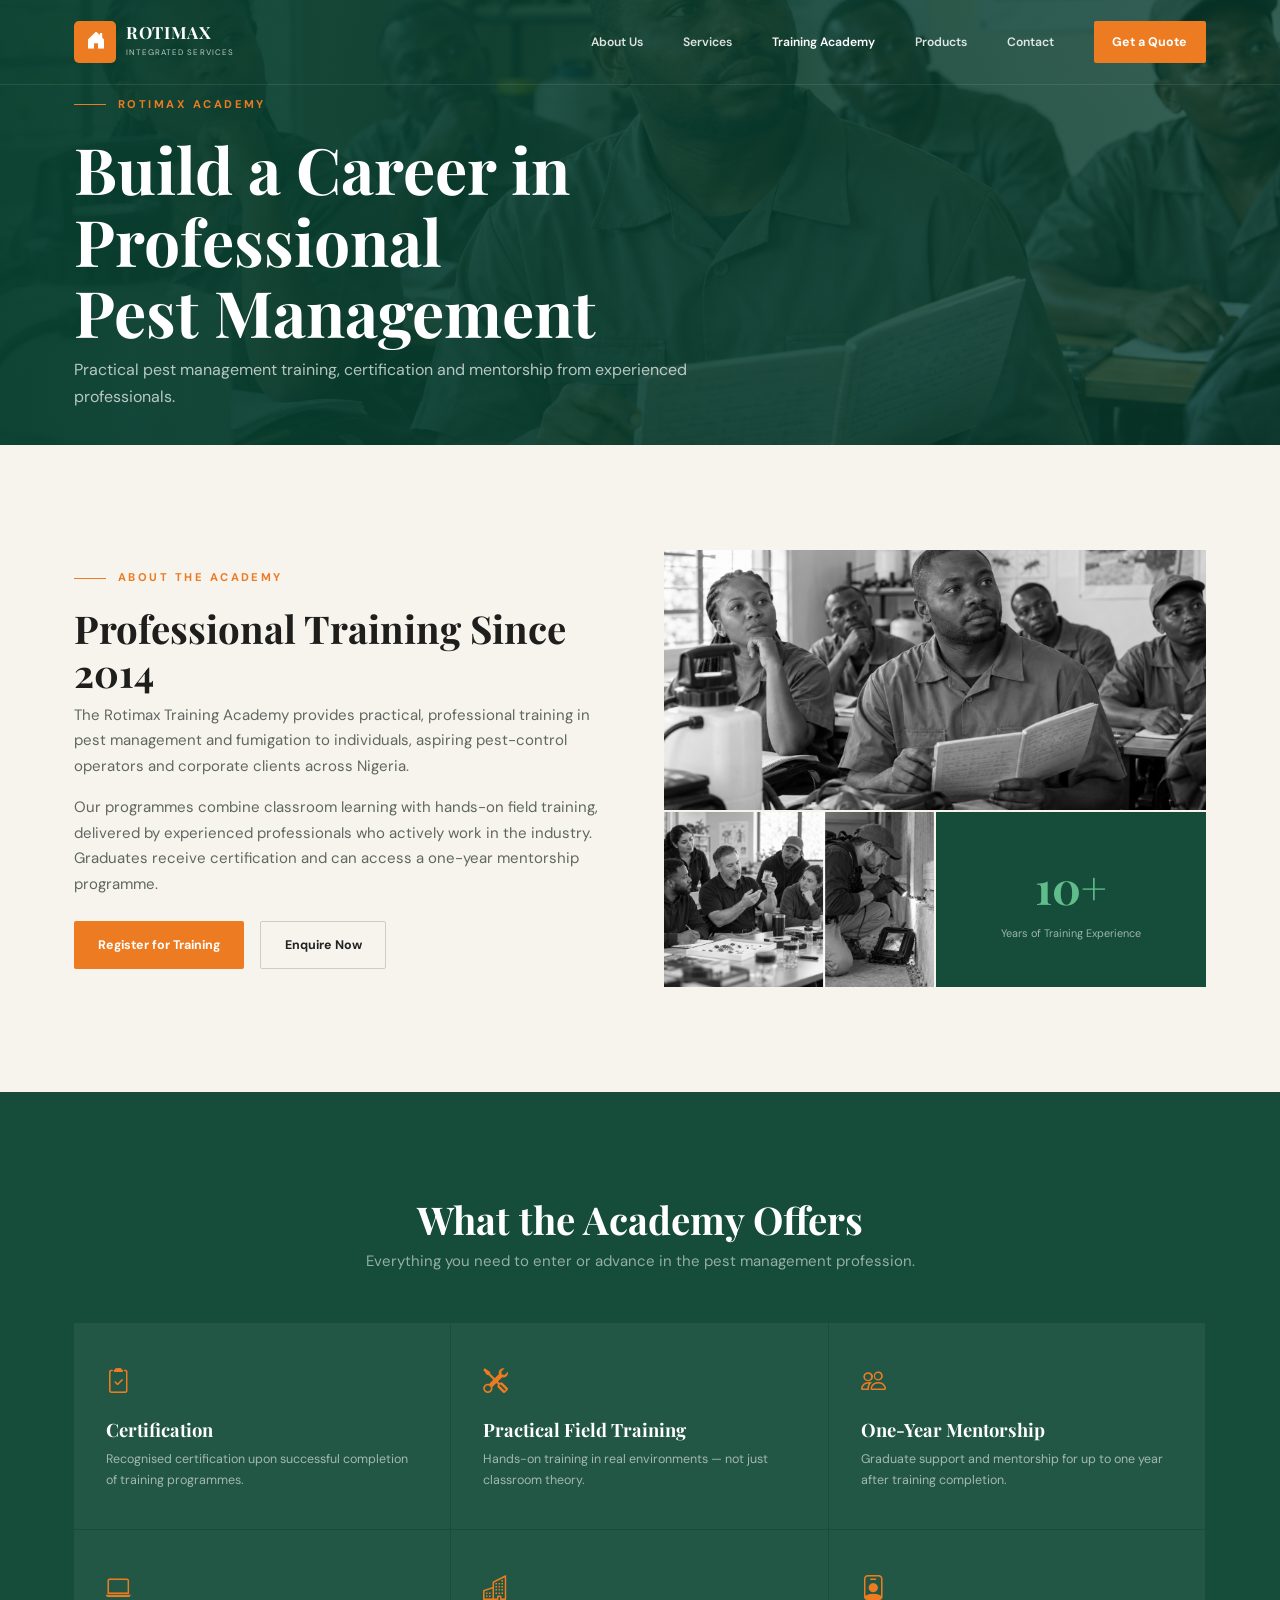
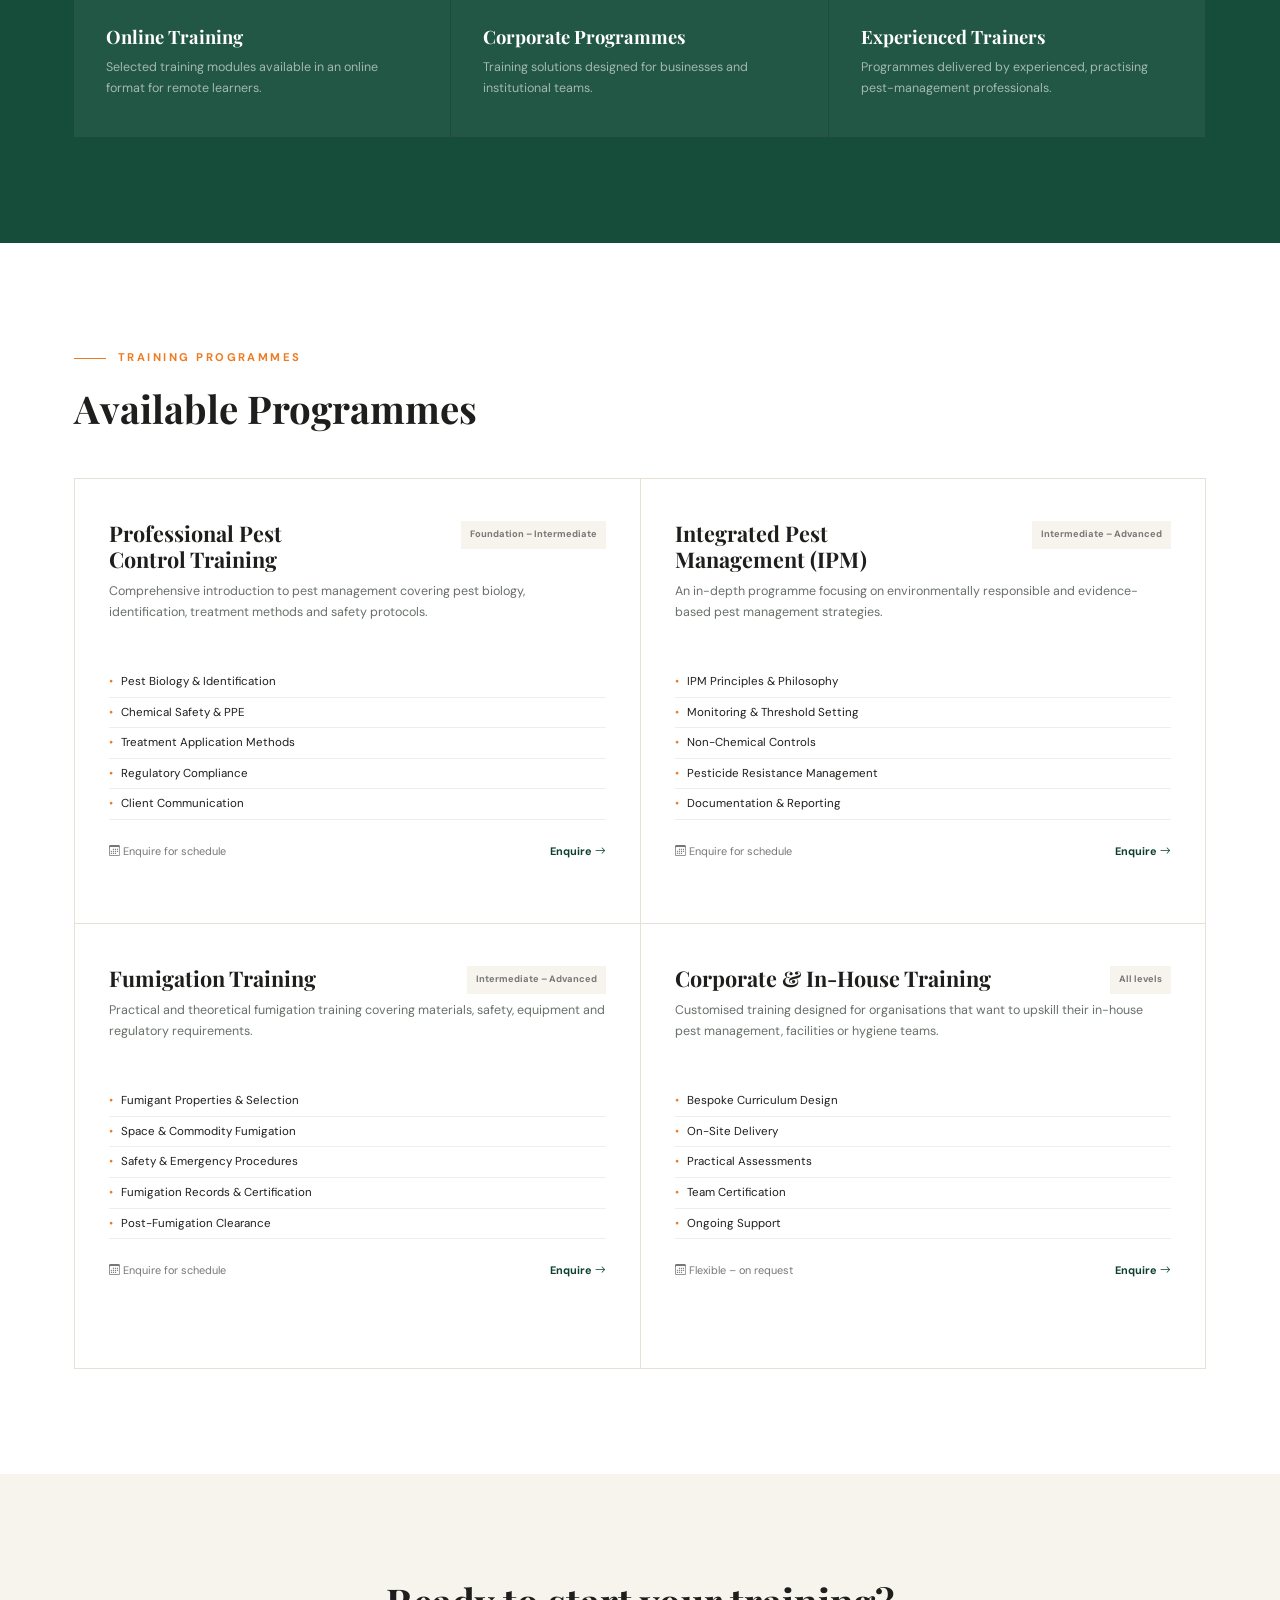
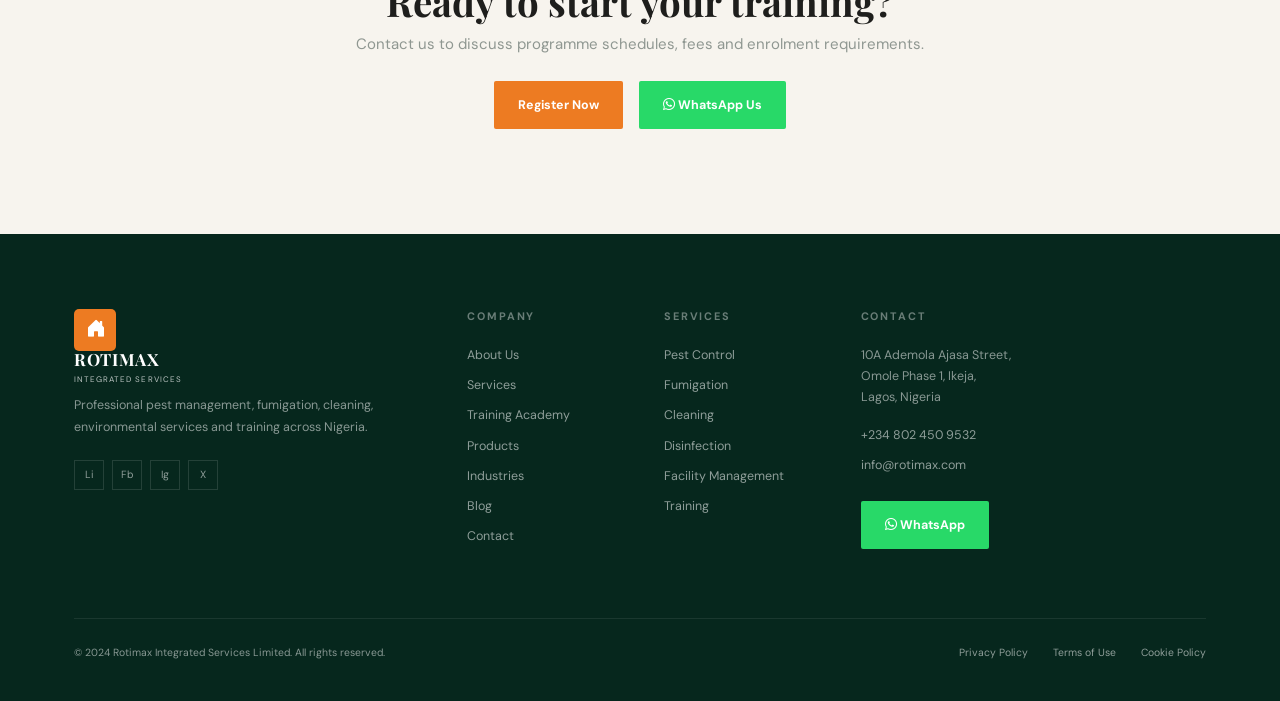
==== academy.html @ d7a68d22 "Add files via upload" ====
<!doctype html>
<html lang="en">
<head>
  <meta charset="utf-8"><meta name="viewport" content="width=device-width, initial-scale=1">
  <meta name="description" content="Rotimax Academy professional pest-management training programmes.">
  <title>Training Academy | Rotimax Integrated Services</title>
  <link href="https://cdn.jsdelivr.net/npm/bootstrap@5.3.3/dist/css/bootstrap.min.css" rel="stylesheet">
  <link href="https://cdn.jsdelivr.net/npm/bootstrap-icons@1.11.3/font/bootstrap-icons.min.css" rel="stylesheet">
  <link rel="preconnect" href="https://fonts.googleapis.com"><link rel="preconnect" href="https://fonts.gstatic.com" crossorigin>
  <link href="https://fonts.googleapis.com/css2?family=DM+Sans:wght@400;500;600;700&family=Playfair+Display:ital,wght@0,700;1,700&display=swap" rel="stylesheet">
  <link href="style.css" rel="stylesheet">
</head>
<body>
  <header class="site-header position-absolute top-0 start-0 w-100">
    <nav class="navbar navbar-expand-md navbar-dark py-3" aria-label="Main navigation"><div class="container-xl">
      <a class="navbar-brand brand" href="index.html"><span class="brand-mark"><i class="bi bi-house-door-fill"></i></span><span><strong>ROTIMAX</strong><small>INTEGRATED SERVICES</small></span></a>
      <button class="navbar-toggler border-0 shadow-none" type="button" data-bs-toggle="collapse" data-bs-target="#mainNav" aria-controls="mainNav" aria-expanded="false" aria-label="Toggle navigation"><span class="navbar-toggler-icon"></span></button>
      <div class="collapse navbar-collapse" id="mainNav"><ul class="navbar-nav ms-auto align-items-md-center gap-md-3 gap-xl-4"><li class="nav-item"><a class="nav-link" href="index.html#about">About Us</a></li><li class="nav-item"><a class="nav-link" href="services.html">Services</a></li><li class="nav-item"><a class="nav-link active" href="academy.html">Training Academy</a></li><li class="nav-item"><a class="nav-link" href="index.html#products">Products</a></li><li class="nav-item"><a class="nav-link" href="#contact">Contact</a></li><li class="nav-item ms-md-2"><a class="btn btn-orange btn-sm" href="#register">Get a Quote</a></li></ul></div>
    </div></nav>
  </header>

  <main>
    <section class="subpage-hero academy-hero d-flex align-items-center"><div class="container-xl"><div class="subpage-copy"><span class="eyebrow">ROTIMAX ACADEMY</span><h1>Build a Career in Professional<br class="d-none d-md-block"> Pest Management</h1><p>Practical pest management training, certification and mentorship from experienced professionals.</p></div></div></section>

    <section class="section ivory academy-about"><div class="container-xl"><div class="row align-items-center g-5">
      <div class="col-md-6"><span class="eyebrow">ABOUT THE ACADEMY</span><h2>Professional Training Since<br>2014</h2><p>The Rotimax Training Academy provides practical, professional training in pest management and fumigation to individuals, aspiring pest-control operators and corporate clients across Nigeria.</p><p>Our programmes combine classroom learning with hands-on field training, delivered by experienced professionals who actively work in the industry. Graduates receive certification and can access a one-year mentorship programme.</p><div class="d-flex flex-wrap gap-3 mt-4"><a class="btn btn-orange" href="#register">Register for Training</a><a class="btn btn-outline-dark" href="mailto:info@rotimax.com">Enquire Now</a></div></div>
      <div class="col-md-6"><div class="academy-mosaic"><img class="academy-main" src="assets/academy-classroom.png" alt="Pest management trainees in a practical classroom"><img src="assets/training-academy.png" alt="Hands-on pest management training"><div class="academy-stat"><strong>10+</strong><span>Years of Training Experience</span></div></div></div>
    </div></div></section>

    <section class="section academy-offers text-center"><div class="container-xl"><h2>What the Academy Offers</h2><p>Everything you need to enter or advance in the pest management profession.</p><div class="row g-0 offer-grid mt-5 text-start">
      <article class="col-md-4"><i class="bi bi-clipboard2-check"></i><h3>Certification</h3><p>Recognised certification upon successful completion of training programmes.</p></article><article class="col-md-4"><i class="bi bi-tools"></i><h3>Practical Field Training</h3><p>Hands-on training in real environments — not just classroom theory.</p></article><article class="col-md-4"><i class="bi bi-people"></i><h3>One-Year Mentorship</h3><p>Graduate support and mentorship for up to one year after training completion.</p></article><article class="col-md-4"><i class="bi bi-laptop"></i><h3>Online Training</h3><p>Selected training modules available in an online format for remote learners.</p></article><article class="col-md-4"><i class="bi bi-buildings"></i><h3>Corporate Programmes</h3><p>Training solutions designed for businesses and institutional teams.</p></article><article class="col-md-4"><i class="bi bi-person-badge"></i><h3>Experienced Trainers</h3><p>Programmes delivered by experienced, practising pest-management professionals.</p></article>
    </div></div></section>

    <section class="section bg-white programmes" id="programmes"><div class="container-xl"><span class="eyebrow">TRAINING PROGRAMMES</span><h2>Available Programmes</h2><div class="row g-0 programme-grid mt-5">
      <article class="col-md-6 programme-card"><div class="d-flex justify-content-between gap-3"><h3>Professional Pest<br>Control Training</h3><span class="level">Foundation – Intermediate</span></div><p>Comprehensive introduction to pest management covering pest biology, identification, treatment methods and safety protocols.</p><ul><li>Pest Biology &amp; Identification</li><li>Chemical Safety &amp; PPE</li><li>Treatment Application Methods</li><li>Regulatory Compliance</li><li>Client Communication</li></ul><div class="programme-foot"><span><i class="bi bi-calendar3"></i> Enquire for schedule</span><a href="mailto:info@rotimax.com">Enquire <i class="bi bi-arrow-right"></i></a></div></article>
      <article class="col-md-6 programme-card"><div class="d-flex justify-content-between gap-3"><h3>Integrated Pest<br>Management (IPM)</h3><span class="level">Intermediate – Advanced</span></div><p>An in-depth programme focusing on environmentally responsible and evidence-based pest management strategies.</p><ul><li>IPM Principles &amp; Philosophy</li><li>Monitoring &amp; Threshold Setting</li><li>Non-Chemical Controls</li><li>Pesticide Resistance Management</li><li>Documentation &amp; Reporting</li></ul><div class="programme-foot"><span><i class="bi bi-calendar3"></i> Enquire for schedule</span><a href="mailto:info@rotimax.com">Enquire <i class="bi bi-arrow-right"></i></a></div></article>
      <article class="col-md-6 programme-card"><div class="d-flex justify-content-between gap-3"><h3>Fumigation Training</h3><span class="level">Intermediate – Advanced</span></div><p>Practical and theoretical fumigation training covering materials, safety, equipment and regulatory requirements.</p><ul><li>Fumigant Properties &amp; Selection</li><li>Space &amp; Commodity Fumigation</li><li>Safety &amp; Emergency Procedures</li><li>Fumigation Records &amp; Certification</li><li>Post-Fumigation Clearance</li></ul><div class="programme-foot"><span><i class="bi bi-calendar3"></i> Enquire for schedule</span><a href="mailto:info@rotimax.com">Enquire <i class="bi bi-arrow-right"></i></a></div></article>
      <article class="col-md-6 programme-card"><div class="d-flex justify-content-between gap-3"><h3>Corporate &amp; In-House Training</h3><span class="level">All levels</span></div><p>Customised training designed for organisations that want to upskill their in-house pest management, facilities or hygiene teams.</p><ul><li>Bespoke Curriculum Design</li><li>On-Site Delivery</li><li>Practical Assessments</li><li>Team Certification</li><li>Ongoing Support</li></ul><div class="programme-foot"><span><i class="bi bi-calendar3"></i> Flexible – on request</span><a href="mailto:info@rotimax.com">Enquire <i class="bi bi-arrow-right"></i></a></div></article>
    </div></div></section>

    <section class="section services-cta text-center" id="register"><div class="container"><h2>Ready to start your training?</h2><p>Contact us to discuss programme schedules, fees and enrolment requirements.</p><div class="d-flex justify-content-center flex-wrap gap-3 mt-4"><a class="btn btn-orange" href="mailto:info@rotimax.com">Register Now</a><a class="btn btn-whatsapp" href="https://wa.me/2348024509532"><i class="bi bi-whatsapp"></i> WhatsApp Us</a></div></div></section>
  </main>

  <footer class="site-footer" id="contact"><div class="container-xl"><div class="row g-5"><div class="col-md-4"><a class="brand footer-brand" href="index.html"><span class="brand-mark"><i class="bi bi-house-door-fill"></i></span><span><strong>ROTIMAX</strong><small>INTEGRATED SERVICES</small></span></a><p>Professional pest management, fumigation, cleaning, environmental services and training across Nigeria.</p><div class="socials"><a href="#">Li</a><a href="#">Fb</a><a href="#">Ig</a><a href="#">X</a></div></div><div class="col-6 col-md-2"><h3>Company</h3><a href="index.html#about">About Us</a><a href="services.html">Services</a><a href="academy.html">Training Academy</a><a href="index.html#products">Products</a><a href="industries.html">Industries</a><a href="#">Blog</a><a href="#contact">Contact</a></div><div class="col-6 col-md-2"><h3>Services</h3><a href="services.html">Pest Control</a><a href="services.html">Fumigation</a><a href="services.html">Cleaning</a><a href="services.html">Disinfection</a><a href="services.html">Facility Management</a><a href="academy.html">Training</a></div><div class="col-md-4"><h3>Contact</h3><p>10A Ademola Ajasa Street,<br>Omole Phase 1, Ikeja,<br>Lagos, Nigeria</p><a href="tel:+2348024509532">+234 802 450 9532</a><a href="mailto:info@rotimax.com">info@rotimax.com</a><a class="btn btn-whatsapp mt-3" href="https://wa.me/2348024509532"><i class="bi bi-whatsapp"></i> WhatsApp</a></div></div><div class="footer-bottom"><span>© 2024 Rotimax Integrated Services Limited. All rights reserved.</span><span><a href="#">Privacy Policy</a><a href="#">Terms of Use</a><a href="#">Cookie Policy</a></span></div></div></footer>
  <script src="https://cdn.jsdelivr.net/npm/bootstrap@5.3.3/dist/js/bootstrap.bundle.min.js"></script><script src="main.js"></script>
</body></html>
---- style.css ----
:root{--green:#0d3f30;--green-2:#154c3a;--green-3:#245b47;--ink:#1e1e1c;--ivory:#f7f4ee;--white:#fff;--orange:#ed7b22;--lime:#28d968;--muted:#758078;--border:#e6e0d6;--serif:"Playfair Display",Georgia,serif;--sans:"DM Sans",Arial,sans-serif}
*{box-sizing:border-box}html{scroll-behavior:smooth}body{margin:0;background:var(--ivory);color:var(--ink);font-family:var(--sans);font-size:15px;line-height:1.7}a{text-decoration:none}.container-xl{max-width:1180px}.section{padding:105px 0}.ivory{background:var(--ivory)}h1,h2,h3{font-family:var(--serif);font-weight:700}h2{font-size:clamp(2rem,3vw,3rem);line-height:1.15}.btn{border-radius:2px;padding:.85rem 1.45rem;font-size:.78rem;font-weight:700}.btn-sm{padding:.65rem 1.1rem}.btn-orange{background:var(--orange);border-color:var(--orange);color:#fff}.btn-orange:hover{background:#d86511;border-color:#d86511;color:#fff}.btn-green{background:var(--green);border-color:var(--green);color:#fff}.btn-green:hover{background:var(--green-2);border-color:var(--green-2);color:#fff}.btn-whatsapp{background:var(--lime);border-color:var(--lime);color:#fff}.btn-whatsapp:hover{background:#17bf55;border-color:#17bf55;color:#fff}.eyebrow{display:block;color:var(--orange);font-size:.7rem;font-weight:700;letter-spacing:.22em;margin-bottom:1.2rem}.eyebrow:before{content:"";display:inline-block;width:32px;height:1px;background:var(--orange);vertical-align:middle;margin-right:12px}.eyebrow.centered:after{content:"";display:inline-block;width:32px;height:1px;background:var(--orange);vertical-align:middle;margin-left:12px}.text-link{color:var(--green);font-weight:700;font-size:.78rem}.text-link:hover{color:var(--orange)}
.site-header{z-index:20;border-bottom:1px solid rgba(255,255,255,.09)}.brand{display:inline-flex;align-items:center;gap:10px;color:#fff!important}.brand-mark{width:42px;height:42px;border-radius:5px;background:var(--orange);display:grid;place-items:center;font-size:1.2rem}.brand strong{display:block;font:700 1.05rem/1 var(--serif);letter-spacing:.04em}.brand small{display:block;font-size:.5rem;letter-spacing:.13em;margin-top:5px;opacity:.72}.navbar .nav-link{color:rgba(255,255,255,.85);font-size:.76rem;font-weight:600}.navbar .nav-link:hover,.navbar .nav-link.active{color:#fff}.navbar-toggler{padding:.35rem}.navbar-toggler-icon{width:1.35rem}
.home-hero{min-height:725px;color:#fff;background:linear-gradient(90deg,rgba(3,40,29,.92) 0%,rgba(5,48,35,.78) 50%,rgba(5,45,33,.55) 100%),url('assets/warehouse-hero.png') center/cover no-repeat}.hero-copy{max-width:620px;padding-top:70px}.hero-copy h1{font-size:clamp(3rem,5.3vw,5.4rem);line-height:1.03;margin:0}.hero-copy h1 em,.final-cta h2 em{color:#35c777}.hero-copy p{max-width:610px;color:rgba(255,255,255,.75);margin-top:1.6rem;font-size:1rem}.hero-values{margin-top:2.8rem;color:rgba(255,255,255,.55);font-size:.68rem}.hero-values span{display:inline-block;width:4px;height:4px;border-radius:50%;background:var(--orange);margin:0 12px}.proof-strip{background:var(--green);color:#fff;padding:60px 0}.proof-grid{background:rgba(255,255,255,.04)}.proof{text-align:center;padding:28px;border-right:1px solid rgba(255,255,255,.08)}.proof strong{display:block;font:700 2rem var(--serif);color:#55c18b}.proof span{display:block;color:rgba(255,255,255,.58);font-size:.67rem;margin-top:7px}.accreditation{text-align:center;color:rgba(255,255,255,.35);font-size:.58rem;letter-spacing:.12em;margin-top:50px}.accreditation b{background:rgba(0,0,0,.12);padding:8px 12px;margin-left:10px;color:rgba(255,255,255,.5)}
.section-heading h2{margin:0}.service-overview{border-top:1px solid var(--border);border-left:1px solid var(--border);background:#fff}.service-mini{padding:42px;border-right:1px solid var(--border);border-bottom:1px solid var(--border);min-height:215px}.service-icon{font-size:1.65rem;margin-bottom:18px}.service-mini h3{font-size:1.25rem}.service-mini p{color:#6d716d;font-size:.82rem;margin:0;max-width:430px}.pest-picker{background:#171717;color:#fff}.pest-picker>div>p,.why-section>div>p,.final-cta p,.services-cta p{color:#8f9791}.pest-grid{display:grid;grid-template-columns:repeat(6,1fr);gap:10px}.pest-card{appearance:none;border:1px solid #303030;background:#232323;color:#aaa;min-height:115px;padding:18px 8px;font:500 .68rem var(--sans);border-radius:3px;transition:.2s}.pest-card span{display:block;font-size:1.5rem;margin-bottom:11px}.pest-card:hover,.pest-card.active{border-color:var(--orange);color:#fff;transform:translateY(-2px)}.pest-result{min-height:1.6em;margin:22px 0 0;color:#c9c9c9!important}.process{background:#fff}.process-grid{border-top:1px solid #eee}.step{padding:45px 30px 25px;border-right:1px solid #eee;min-height:240px}.step span{font:700 3rem var(--serif);color:#eee8df}.step h3{font-size:1rem;margin-top:15px;position:relative}.step h3:before{content:"";display:block;width:28px;height:2px;background:var(--orange);margin-bottom:12px}.step p{font-size:.72rem;color:#7e817e}.client-panels{padding:70px 0}.image-panel{min-height:320px;background:linear-gradient(rgba(5,51,37,.67),rgba(5,51,37,.78)),var(--panel-image) center/cover no-repeat;color:#fff;display:flex;align-items:end;padding:45px}.image-panel h3{font-size:1.45rem}.image-panel p{font-size:.75rem;max-width:380px;color:rgba(255,255,255,.72)}.academy-section{background:var(--green-2);color:#fff}.academy-section h2{font-size:clamp(2.1rem,4vw,3.6rem)}.academy-section p{color:rgba(255,255,255,.66);font-size:.85rem}.academy-image{width:100%;height:350px;object-fit:cover}.final-cta{background:#181818;color:#fff}.final-cta h2{font-size:clamp(2.3rem,4.6vw,4.3rem)}
.services-hero{min-height:445px;color:#fff;background:linear-gradient(90deg,rgba(9,63,47,.98),rgba(10,66,49,.86)),url('assets/warehouse-hero.png') center 42%/cover no-repeat}.services-hero-copy{padding-top:75px;max-width:920px}.services-hero h1{font-size:clamp(2.6rem,5vw,4.6rem);line-height:1.12}.services-hero p{max-width:700px;color:rgba(255,255,255,.72);font-size:1rem}.services-detailed{background:#fff;border-left:1px solid var(--border);border-top:1px solid var(--border)}.detailed-card{padding:48px 42px;border-right:1px solid var(--border);border-bottom:1px solid var(--border);min-height:500px}.detailed-card h2{font-size:1.55rem}.detailed-card p{color:#656b66;font-size:.86rem}.detailed-card ul{padding:10px 0 0;margin:0 0 25px;list-style:none;display:grid;grid-template-columns:1fr 1fr;gap:7px 20px;color:#666;font-size:.76rem}.detailed-card li:before{content:"•";color:var(--orange);margin-right:8px}.detailed-card>a{display:inline-block;color:var(--green);font-weight:700;font-size:.75rem;border-bottom:1px solid #cad7d0}.why-section{background:var(--green-2);color:#fff}.why-grid{background:rgba(255,255,255,.055)}.why-grid article{padding:35px;border-right:1px solid rgba(0,0,0,.14);border-bottom:1px solid rgba(0,0,0,.14);min-height:190px}.why-grid span{font-size:1.5rem}.why-grid h3{font-size:1.2rem;margin-top:14px}.why-grid p{color:rgba(255,255,255,.6);font-size:.8rem;margin:0}.services-cta{background:var(--ivory)}
.site-footer{background:#06271d;color:rgba(255,255,255,.52);padding:75px 0 30px;font-size:.78rem}.footer-brand{margin-bottom:25px}.site-footer h3{font:700 .68rem var(--sans);text-transform:uppercase;letter-spacing:.17em;color:rgba(255,255,255,.4);margin-bottom:22px}.site-footer a{display:block;color:rgba(255,255,255,.55);margin-bottom:9px}.site-footer a:hover{color:#fff}.site-footer .btn{display:inline-block;color:#fff}.socials{display:flex;gap:8px;margin-top:22px}.socials a{width:30px;height:30px;border:1px solid rgba(255,255,255,.12);display:grid;place-items:center;font-size:.65rem}.footer-bottom{border-top:1px solid rgba(255,255,255,.08);margin-top:60px;padding-top:25px;display:flex;justify-content:space-between;gap:30px;font-size:.65rem}.footer-bottom span:last-child{display:flex;gap:25px}
@media (max-width:991.98px){.site-header .navbar-collapse{background:#0a3427;margin:13px -12px -16px;padding:18px 24px 24px;box-shadow:0 20px 35px rgba(0,0,0,.2)}.navbar-nav{align-items:stretch!important}.navbar .nav-link{padding:.7rem 0}.home-hero{min-height:680px}.pest-grid{grid-template-columns:repeat(4,1fr)}.section{padding:80px 0}.academy-image{height:320px}.detailed-card{min-height:auto}.proof:nth-child(2){border-right:0}.proof:nth-child(-n+2){border-bottom:1px solid rgba(255,255,255,.08)}}
@media (max-width:767.98px){body{font-size:14px}.section{padding:65px 0}.home-hero{min-height:720px;background-position:65% center}.hero-copy{padding-top:85px}.hero-copy h1{font-size:2.85rem}.services-hero{min-height:470px}.services-hero-copy{padding-top:85px}.services-hero h1{font-size:2.7rem}.service-mini,.detailed-card{padding:32px 25px}.detailed-card ul{grid-template-columns:1fr}.pest-grid{grid-template-columns:repeat(2,1fr)}.step{border-right:0;border-bottom:1px solid #eee;min-height:auto}.client-panels{padding:45px 0}.image-panel{min-height:260px}.academy-image{height:260px}.footer-bottom{flex-direction:column}.footer-bottom span:last-child{flex-wrap:wrap}.proof strong{font-size:1.55rem}}
@media (max-width:479.98px){.brand-mark{width:36px;height:36px}.brand strong{font-size:.92rem}.hero-copy h1{font-size:2.45rem}.home-hero{min-height:690px}.proof{padding:22px 10px}.accreditation b{display:inline-block;margin:8px 3px 0}.service-mini{min-height:auto}.services-hero h1{font-size:2.25rem}.detailed-card h2{font-size:1.35rem}.why-grid article{min-height:auto}.footer-bottom span:last-child{gap:12px}}

/* Reference-fidelity refinements */
.services-hero-copy{max-width:1150px}
.services-hero h1{font-size:clamp(2.6rem,4.4vw,4rem)}
.service-icon{color:var(--orange)}
.service-mini:nth-child(3n+1) .service-icon,.detailed-card:nth-child(3n+1) .service-icon{color:#4aa95d}
.pest-card span{color:var(--orange)}
@media (max-width:767.98px){.services-hero h1{font-size:2.7rem}}
@media (max-width:479.98px){.services-hero h1{font-size:2.25rem}}
@media (max-width:1199.98px){.pest-grid{grid-template-columns:repeat(4,1fr)}}
@media (min-width:768px) and (max-width:991.98px){.site-header .navbar-collapse{background:transparent;margin:0;padding:0;box-shadow:none}}
@media (max-width:767.98px){.pest-grid{grid-template-columns:repeat(2,1fr)}}

/* Academy and industries pages */
.subpage-hero{min-height:445px;color:#fff;background-position:center;background-size:cover}.academy-hero{background-image:linear-gradient(90deg,rgba(8,62,46,.97),rgba(8,62,46,.77)),url('assets/academy-classroom.png')}.industries-hero{background-image:linear-gradient(90deg,rgba(8,62,46,.97),rgba(8,62,46,.76)),url('assets/warehouse-hero.png')}.subpage-copy{padding-top:76px;max-width:870px}.subpage-copy h1{font-size:clamp(2.8rem,5vw,4.5rem);line-height:1.12}.subpage-copy p{max-width:640px;color:rgba(255,255,255,.7);font-size:1rem}
.academy-about p{max-width:540px;color:#606760}.academy-mosaic{display:grid;grid-template-columns:1fr 1fr;grid-template-rows:260px 175px;gap:2px}.academy-mosaic img{width:100%;height:100%;object-fit:cover;filter:grayscale(1)}.academy-main{grid-column:1/3}.academy-stat{background:var(--green-2);color:#fff;display:grid;place-content:center;text-align:center;padding:20px}.academy-stat strong{font:700 2.8rem var(--serif);color:#60bd8b}.academy-stat span{font-size:.68rem;color:rgba(255,255,255,.58);margin-top:8px}
.academy-offers{background:var(--green-2);color:#fff}.academy-offers>div>p{color:rgba(255,255,255,.55)}.offer-grid{background:rgba(255,255,255,.055)}.offer-grid article{padding:38px 32px;min-height:190px;border-right:1px solid rgba(0,0,0,.14);border-bottom:1px solid rgba(0,0,0,.14)}.offer-grid i{font-size:1.55rem;color:var(--orange)}.offer-grid h3{font-size:1.15rem;margin:16px 0 8px}.offer-grid p{font-size:.78rem;color:rgba(255,255,255,.58);margin:0}
.programme-grid{border-top:1px solid var(--border);border-left:1px solid var(--border)}.programme-card{padding:42px 34px;border-right:1px solid var(--border);border-bottom:1px solid var(--border);min-height:445px}.programme-card h3{font-size:1.35rem}.programme-card>p{font-size:.78rem;color:#687069;min-height:68px}.level{height:max-content;background:var(--ivory);padding:6px 9px;font-size:.58rem;font-weight:700;white-space:nowrap;color:#777}.programme-card ul{list-style:none;padding:0;margin:18px 0;font-size:.72rem}.programme-card li{padding:5px 0;border-bottom:1px solid #eee}.programme-card li:before{content:"•";color:var(--orange);margin-right:8px}.programme-foot{display:flex;justify-content:space-between;gap:18px;align-items:center;margin-top:22px;font-size:.68rem;color:#777}.programme-foot a{color:var(--green);font-weight:700}
.industry-list{padding-top:80px}.industry-grid{border-top:1px solid var(--border);border-left:1px solid var(--border)}.industry-card{background:#fff;border-right:1px solid var(--border);border-bottom:1px solid var(--border)}.industry-photo{height:205px;background:linear-gradient(rgba(3,45,33,.46),rgba(3,45,33,.74)),var(--industry-image) center/cover no-repeat;display:flex;align-items:flex-end;padding:26px;color:#fff}.industry-photo h2{font-size:1.25rem;margin:0}.industry-photo i{color:var(--orange);font-size:1rem;margin-right:8px}.industry-body{padding:30px;min-height:255px;display:flex;flex-direction:column}.industry-body>p{font-size:.78rem;color:#686e69;min-height:50px}.tags{display:flex;flex-wrap:wrap;gap:7px;margin:12px 0 20px}.tags span{background:var(--ivory);padding:5px 8px;color:var(--green);font-size:.62rem;font-weight:700}.industry-body>a{color:var(--green);font-weight:700;font-size:.72rem;margin-top:auto}.sector-cta{background:var(--green-2);color:#fff}.sector-cta p{color:rgba(255,255,255,.58)}
@media (max-width:991.98px){.subpage-copy h1{font-size:3.3rem}.academy-mosaic{grid-template-rows:230px 155px}.programme-card{min-height:470px}.industry-photo{height:180px}.industry-body{min-height:285px}}
@media (max-width:767.98px){.subpage-hero{min-height:470px}.subpage-copy{padding-top:82px}.subpage-copy h1{font-size:2.55rem}.academy-mosaic{grid-template-rows:210px 145px;margin-top:15px}.offer-grid article{min-height:auto}.programme-card{min-height:auto;padding:32px 25px}.programme-card>p{min-height:auto}.industry-list{padding-top:55px}.industry-photo{height:210px}.industry-body{min-height:auto}.programme-foot{flex-wrap:wrap}.level{white-space:normal}}
@media (max-width:479.98px){.subpage-copy h1{font-size:2.2rem}.academy-mosaic{grid-template-rows:185px 125px}.academy-stat strong{font-size:2rem}.industry-photo{height:180px}.industry-body{padding:25px 22px}}

/* Lightweight Bootstrap-compatible fallback for offline previews */
.container,.container-xl{width:100%;margin-right:auto;margin-left:auto;padding-right:24px;padding-left:24px}.row{display:flex;flex-wrap:wrap}.g-0{gap:0}.w-100{width:100%!important}.position-absolute{position:absolute!important}.top-0{top:0!important}.start-0{left:0!important}.d-flex{display:flex!important}.d-none{display:none!important}.flex-wrap{flex-wrap:wrap!important}.align-items-center{align-items:center!important}.align-items-end{align-items:flex-end!important}.justify-content-between{justify-content:space-between!important}.justify-content-center{justify-content:center!important}.text-center{text-align:center!important}.text-start{text-align:left!important}.bg-white{background:#fff!important}.mt-3{margin-top:1rem!important}.mt-4{margin-top:1.5rem!important}.mt-5{margin-top:3rem!important}.ms-auto{margin-left:auto!important}.gap-1{gap:.25rem!important}.gap-3{gap:1rem!important}.navbar{display:flex;align-items:center}.navbar>.container-xl{display:flex;align-items:center;flex-wrap:wrap}.navbar-brand{margin-right:1rem}.navbar-toggler{margin-left:auto;background:transparent;color:#fff}.navbar-toggler-icon{display:block;width:1.5rem;height:1.5rem;background-image:linear-gradient(#fff,#fff),linear-gradient(#fff,#fff),linear-gradient(#fff,#fff);background-size:100% 2px;background-position:center 3px,center 11px,center 19px;background-repeat:no-repeat}.navbar-nav{list-style:none;margin:0;padding:0}.collapse:not(.show){display:none}.btn{display:inline-block;text-align:center;cursor:pointer;border:1px solid transparent}.btn-outline-light{color:#fff;border-color:rgba(255,255,255,.55)}.btn-outline-dark{color:#222;border-color:#ccc}.img-fluid{max-width:100%;height:auto}.col-6{width:50%}
@media (min-width:576px){.d-sm-inline{display:inline!important}}
@media (min-width:768px){.d-md-block{display:block!important}.col-md-2{width:16.66666667%}.col-md-4{width:33.33333333%}.col-md-5{width:41.66666667%}.col-md-6{width:50%}.col-md-7{width:58.33333333%}.navbar-expand-md{flex-wrap:nowrap}.navbar-expand-md .navbar-toggler{display:none}.navbar-expand-md .navbar-collapse{display:flex!important;flex-basis:auto}.navbar-expand-md .navbar-nav{display:flex;flex-direction:row}.align-items-md-center{align-items:center!important}.gap-md-3{gap:1rem!important}.ms-md-2{margin-left:.5rem!important}}
@media (min-width:992px){.col-lg-3{width:25%}.col-lg-4{width:33.33333333%}.col-lg-5{width:41.66666667%}.col-lg-6{width:50%}.col-lg-7{width:58.33333333%}.align-items-lg-center{align-items:center!important}.gap-lg-4{gap:1.5rem!important}.ms-lg-2{margin-left:.5rem!important}}
@media (min-width:1200px){.gap-xl-4{gap:1.5rem!important}}
@media (max-width:767.98px){.navbar-collapse{flex-basis:100%;width:100%}.navbar-nav{display:block}.container,.container-xl{padding-right:18px;padding-left:18px}}

/* Subtle motion system */
.site-header{transition:background-color .35s ease,box-shadow .35s ease}.site-header.is-scrolled{position:fixed!important;background:rgba(5,39,29,.94);box-shadow:0 8px 30px rgba(0,0,0,.18);backdrop-filter:blur(10px)}
.btn,.service-mini,.detailed-card,.programme-card,.offer-grid article,.industry-card,.why-grid article,.pest-card{transition:transform .3s ease,box-shadow .3s ease,border-color .3s ease,background-color .3s ease}.btn:hover{transform:translateY(-2px)}.service-mini:hover,.detailed-card:hover,.programme-card:hover,.offer-grid article:hover,.why-grid article:hover{transform:translateY(-4px);box-shadow:0 16px 38px rgba(6,39,29,.09);position:relative;z-index:2}.industry-photo,.image-panel,.academy-image{transition:background-size .65s ease,transform .65s ease}.industry-card{overflow:hidden}.industry-card:hover .industry-photo{background-size:108%}.industry-card:hover{transform:translateY(-4px);box-shadow:0 18px 45px rgba(6,39,29,.12);position:relative;z-index:2}.brand-mark{transition:transform .35s ease}.brand:hover .brand-mark{transform:rotate(-5deg) scale(1.06)}
.motion-item{opacity:0;transform:translateY(24px);transition:opacity .65s ease,transform .65s cubic-bezier(.22,1,.36,1)}.motion-item.motion-visible{opacity:1;transform:none}.motion-stagger>*{transition-delay:calc(var(--motion-index,0)*70ms)}
@media (prefers-reduced-motion:reduce){html{scroll-behavior:auto}*,*:before,*:after{animation-duration:.01ms!important;animation-iteration-count:1!important;transition-duration:.01ms!important}.motion-item{opacity:1;transform:none}}
html,body{overflow-x:hidden}
@media (max-width:767.98px){.site-header .navbar-toggler{position:absolute;right:18px;top:22px}.subpage-copy,.subpage-copy p{max-width:100%}}
@media (max-width:575.98px){.subpage-copy h1{font-size:2.2rem}.subpage-copy p{font-size:.92rem}.academy-about h2{font-size:1.85rem}.industry-card{width:100%}}
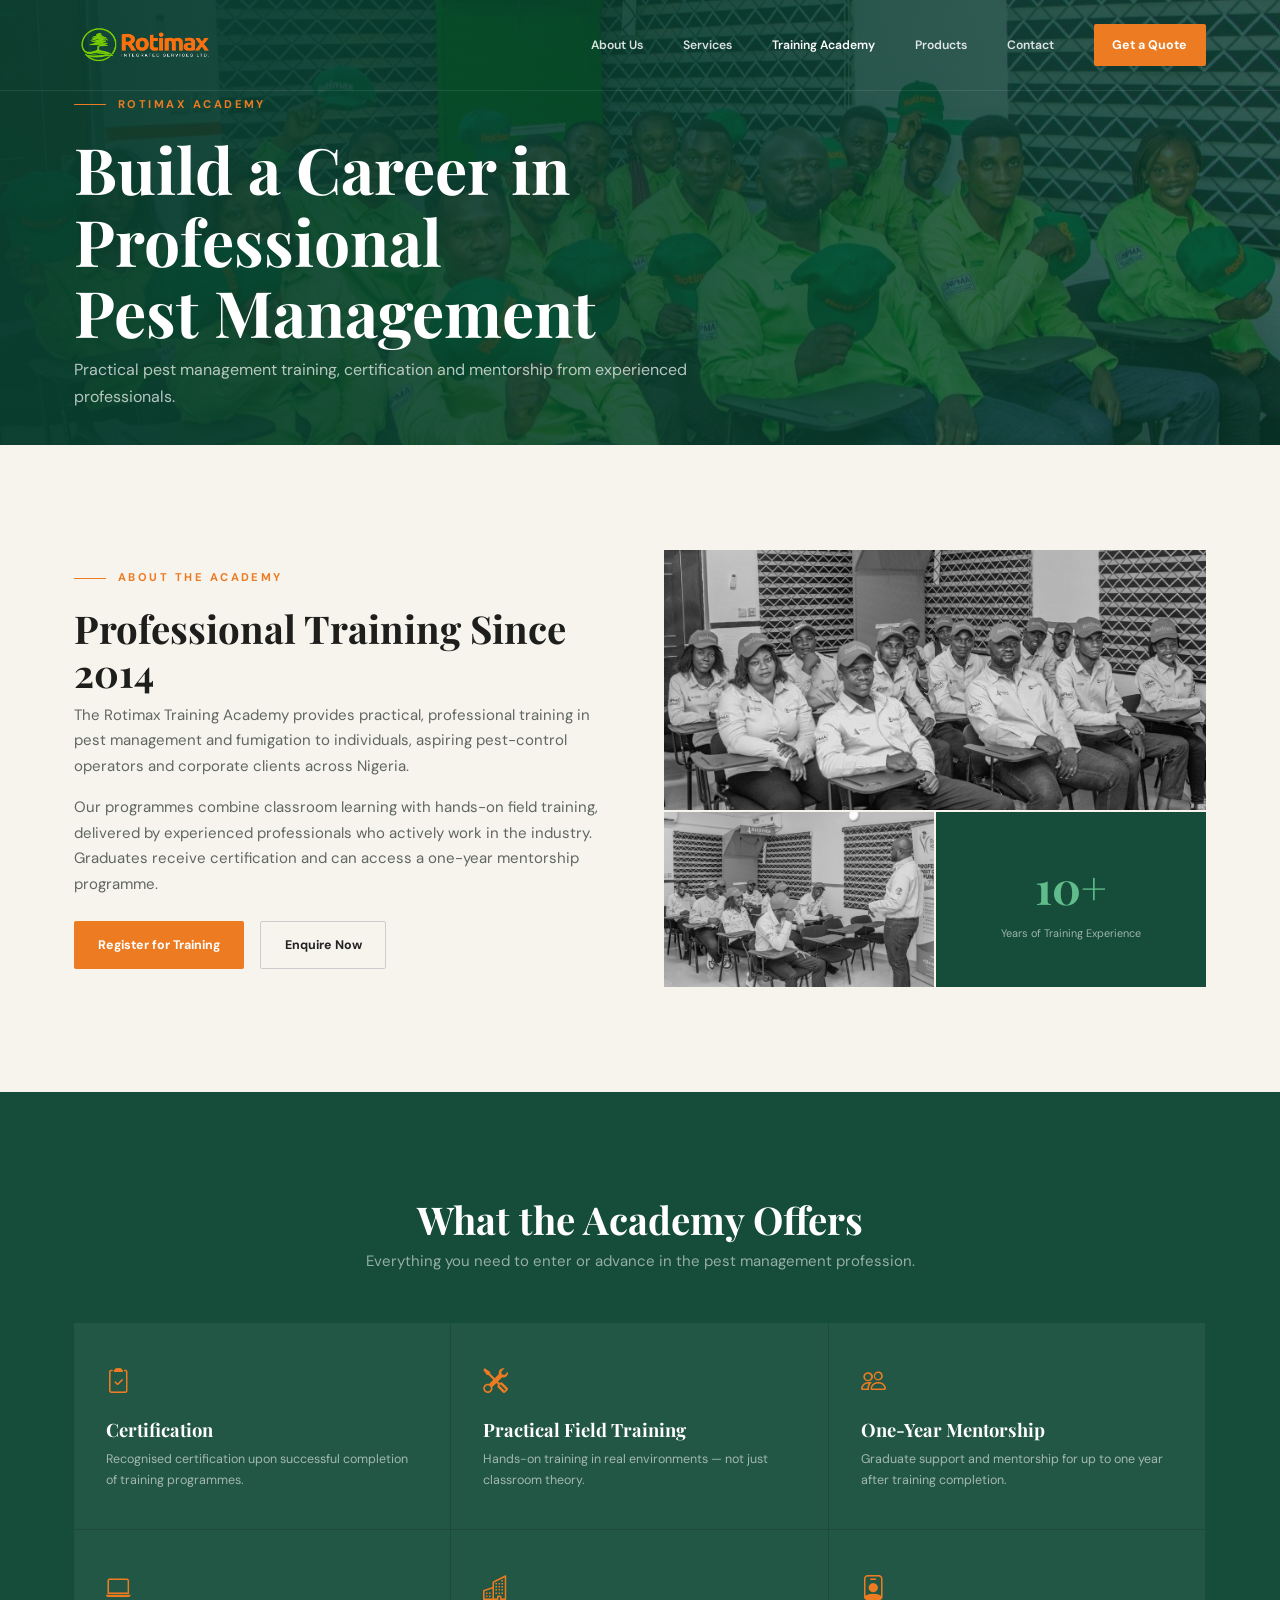
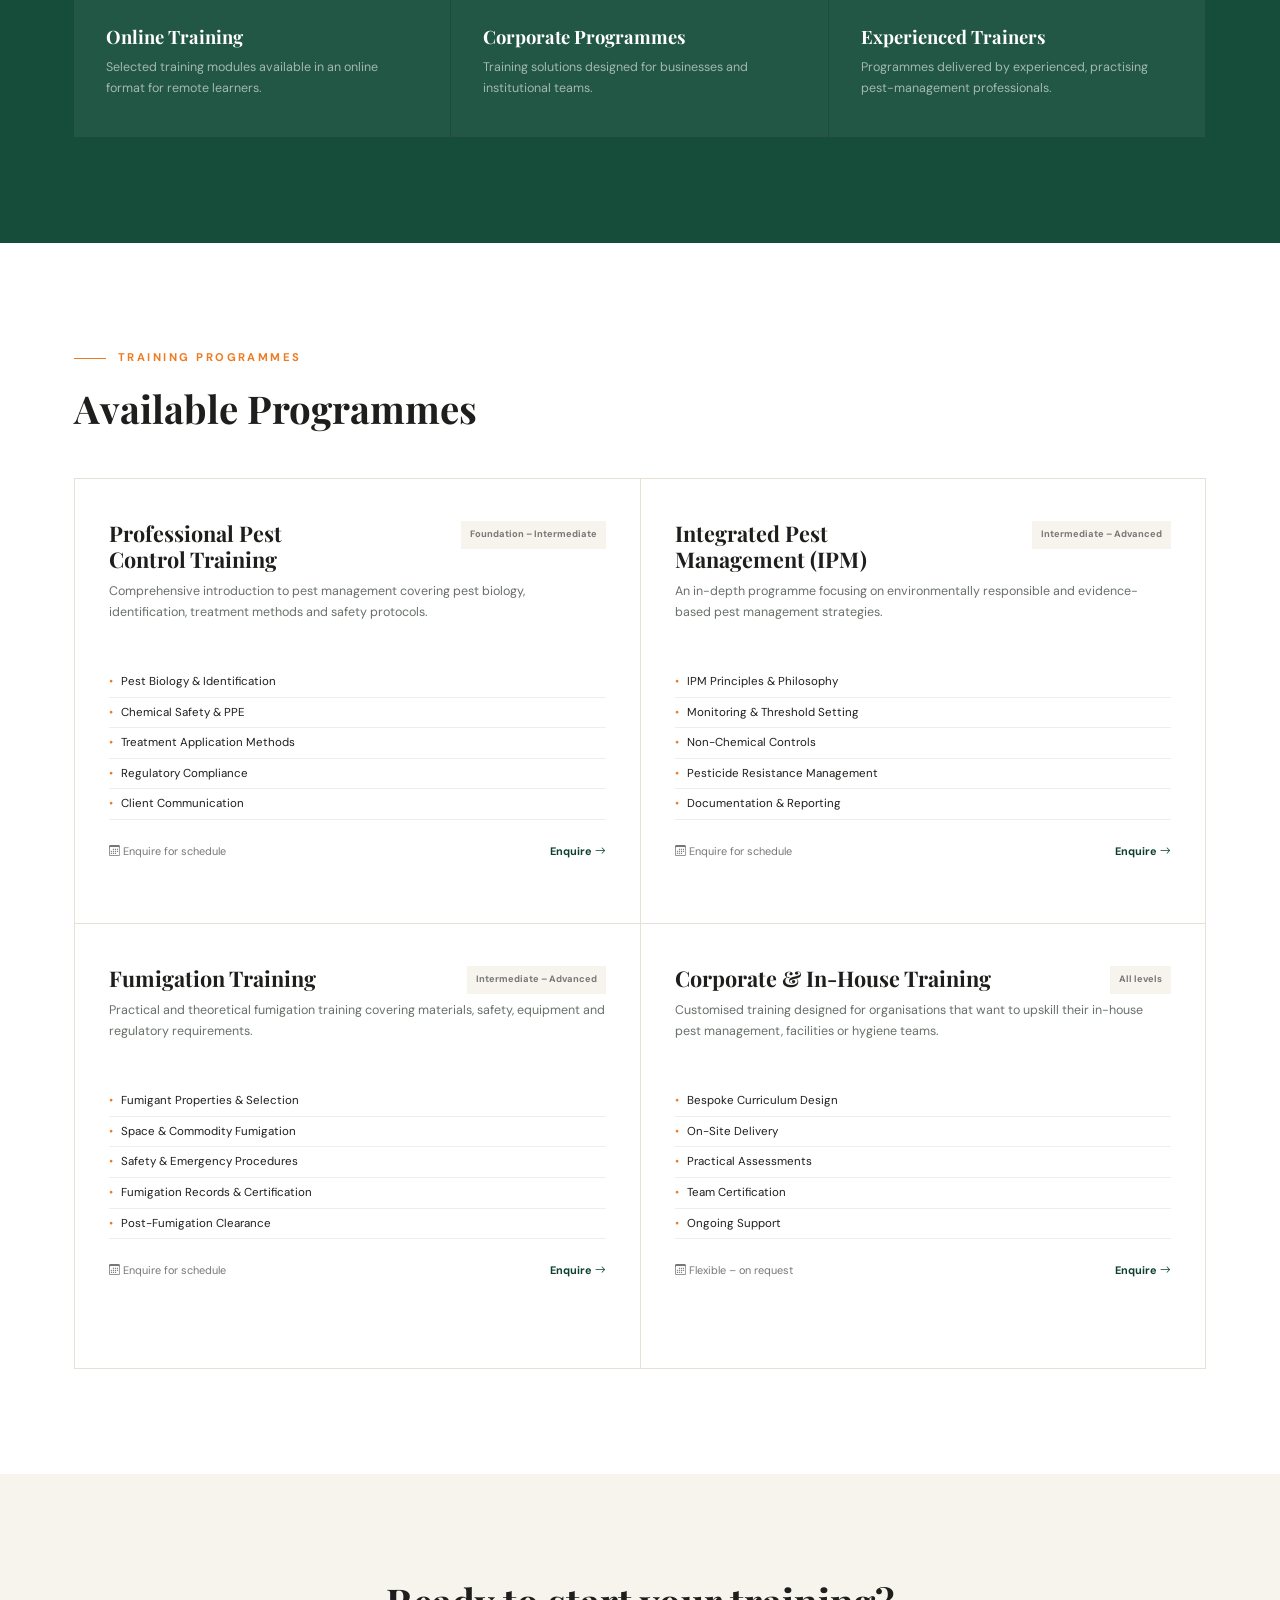
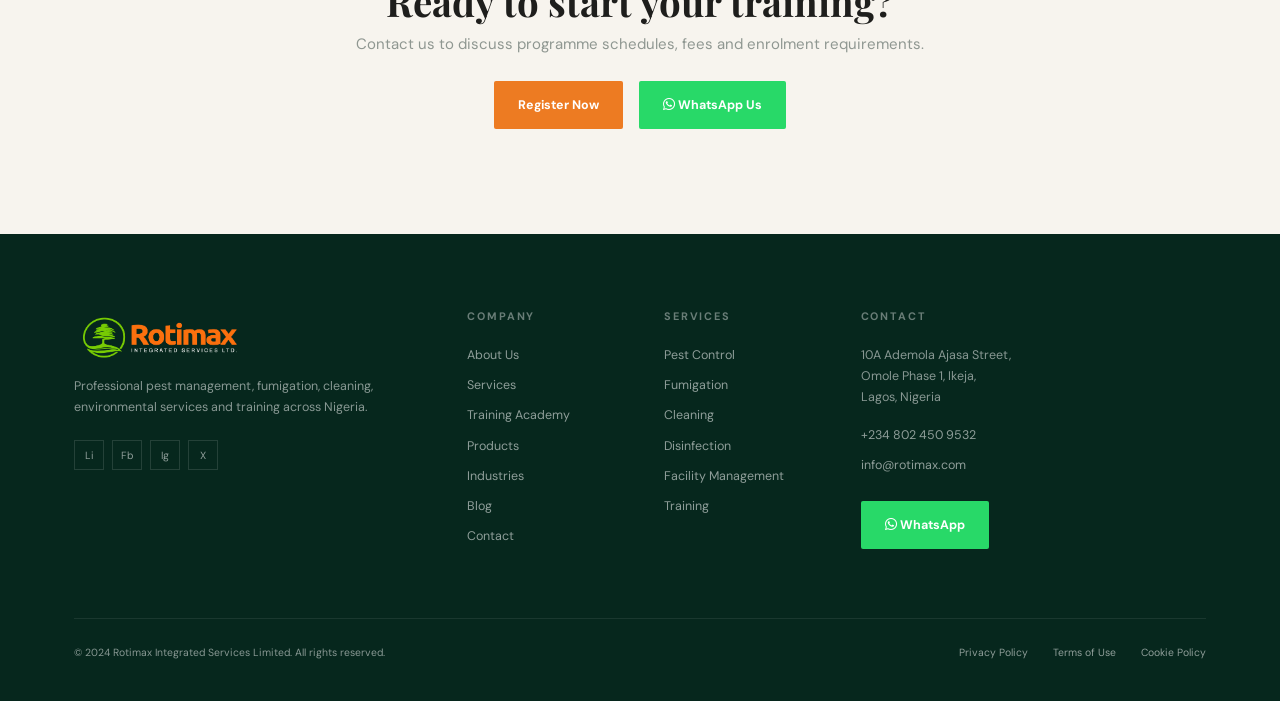
==== commit 353c0599: "Add files via upload" ====
--- a/academy.html
+++ b/academy.html
@@ -15,7 +15,7 @@
     <nav class="navbar navbar-expand-md navbar-dark py-3" aria-label="Main navigation"><div class="container-xl">
       <a class="navbar-brand brand" href="index.html"><span class="brand-mark"><i class="bi bi-house-door-fill"></i></span><span><strong>ROTIMAX</strong><small>INTEGRATED SERVICES</small></span></a>
       <button class="navbar-toggler border-0 shadow-none" type="button" data-bs-toggle="collapse" data-bs-target="#mainNav" aria-controls="mainNav" aria-expanded="false" aria-label="Toggle navigation"><span class="navbar-toggler-icon"></span></button>
-      <div class="collapse navbar-collapse" id="mainNav"><ul class="navbar-nav ms-auto align-items-md-center gap-md-3 gap-xl-4"><li class="nav-item"><a class="nav-link" href="index.html#about">About Us</a></li><li class="nav-item"><a class="nav-link" href="services.html">Services</a></li><li class="nav-item"><a class="nav-link active" href="academy.html">Training Academy</a></li><li class="nav-item"><a class="nav-link" href="index.html#products">Products</a></li><li class="nav-item"><a class="nav-link" href="#contact">Contact</a></li><li class="nav-item ms-md-2"><a class="btn btn-orange btn-sm" href="#register">Get a Quote</a></li></ul></div>
+      <div class="collapse navbar-collapse" id="mainNav"><ul class="navbar-nav ms-auto align-items-md-center gap-md-3 gap-xl-4"><li class="nav-item"><a class="nav-link" href="about.html">About Us</a></li><li class="nav-item"><a class="nav-link" href="services.html">Services</a></li><li class="nav-item"><a class="nav-link active" href="academy.html">Training Academy</a></li><li class="nav-item"><a class="nav-link" href="products.html">Products</a></li><li class="nav-item"><a class="nav-link" href="contact.html">Contact</a></li><li class="nav-item ms-md-2"><a class="btn btn-orange btn-sm" href="contact.html">Get a Quote</a></li></ul></div>
     </div></nav>
   </header>
 
@@ -24,7 +24,7 @@
 
     <section class="section ivory academy-about"><div class="container-xl"><div class="row align-items-center g-5">
       <div class="col-md-6"><span class="eyebrow">ABOUT THE ACADEMY</span><h2>Professional Training Since<br>2014</h2><p>The Rotimax Training Academy provides practical, professional training in pest management and fumigation to individuals, aspiring pest-control operators and corporate clients across Nigeria.</p><p>Our programmes combine classroom learning with hands-on field training, delivered by experienced professionals who actively work in the industry. Graduates receive certification and can access a one-year mentorship programme.</p><div class="d-flex flex-wrap gap-3 mt-4"><a class="btn btn-orange" href="#register">Register for Training</a><a class="btn btn-outline-dark" href="mailto:info@rotimax.com">Enquire Now</a></div></div>
-      <div class="col-md-6"><div class="academy-mosaic"><img class="academy-main" src="assets/academy-classroom.png" alt="Pest management trainees in a practical classroom"><img src="assets/training-academy.png" alt="Hands-on pest management training"><div class="academy-stat"><strong>10+</strong><span>Years of Training Experience</span></div></div></div>
+      <div class="col-md-6"><div class="academy-mosaic"><img class="academy-main" src="assets/academy-team-classroom.jpg" alt="Rotimax pest-management academy team in the classroom"><img src="assets/academy-training-session-2.jpg" alt="Rotimax trainees during a practical pest-management lesson"><div class="academy-stat"><strong>10+</strong><span>Years of Training Experience</span></div></div></div>
     </div></div></section>
 
     <section class="section academy-offers text-center"><div class="container-xl"><h2>What the Academy Offers</h2><p>Everything you need to enter or advance in the pest management profession.</p><div class="row g-0 offer-grid mt-5 text-start">
--- a/style.css
+++ b/style.css
@@ -47,3 +47,17 @@
 html,body{overflow-x:hidden}
 @media (max-width:767.98px){.site-header .navbar-toggler{position:absolute;right:18px;top:22px}.subpage-copy,.subpage-copy p{max-width:100%}}
 @media (max-width:575.98px){.subpage-copy h1{font-size:2.2rem}.subpage-copy p{font-size:.92rem}.academy-about h2{font-size:1.85rem}.industry-card{width:100%}}
+
+/* About, products and contact pages */
+.about-hero{background-image:linear-gradient(90deg,rgba(8,62,46,.97),rgba(8,62,46,.78)),url('assets/warehouse-hero.png')}.products-hero{position:relative;background-image:linear-gradient(90deg,rgba(8,62,46,.97),rgba(8,62,46,.78)),url('assets/warehouse-hero.png');padding-bottom:42px}.contact-hero{background-image:linear-gradient(90deg,rgba(8,62,46,.97),rgba(8,62,46,.75)),url('assets/corporate-clients.png')}.product-note{position:absolute;bottom:20px;left:50%;transform:translateX(-50%);width:min(1132px,calc(100% - 48px));margin:0;text-align:center;color:rgba(255,255,255,.68);font-size:.78rem}.product-note a{color:#75d19c;text-decoration:underline}.about-story p{color:#656b66;max-width:520px}.about-collage{display:grid;grid-template-columns:1fr 1fr;height:210px;margin-top:35px}.about-collage img{width:100%;height:100%;object-fit:cover}.journey{position:relative;margin-top:30px}.journey:before{content:"";position:absolute;left:15px;top:18px;bottom:18px;width:1px;background:#e5dfd5}.journey article{position:relative;display:grid;grid-template-columns:42px 1fr;gap:20px;margin-bottom:30px}.journey article>i{z-index:1;width:30px;height:30px;border-radius:50%;background:var(--green);color:#fff;display:grid;place-items:center;font-size:.42rem}.journey article.current>i{background:var(--orange)}.journey h3{color:var(--green);font-size:1.1rem;margin:5px 0 10px}.journey p{font-size:.78rem;margin:0}.recognised{display:flex;gap:12px;background:var(--green-2);padding:25px;margin-top:36px;color:rgba(255,255,255,.45)}.recognised span{font-size:.58rem;letter-spacing:.1em}.recognised b{display:block;border:1px solid rgba(255,255,255,.16);color:rgba(255,255,255,.68);padding:8px 12px;margin-top:7px}.values-section>div>p{color:#737a74}.values-grid{border-left:2px solid var(--orange)}.values-grid article{background:var(--ivory);border-right:2px solid var(--orange);border-bottom:1px solid var(--border);padding:38px 34px;min-height:230px}.values-grid i{color:var(--orange);font-size:1.55rem}.values-grid h3{font-size:1.2rem;margin:17px 0 8px}.values-grid p{color:#636963;font-size:.78rem;margin:0}
+.products-list{padding-top:80px}.product-grid{border-left:1px solid var(--border);border-top:1px solid var(--border)}.product-card{background:#fff;border-right:1px solid var(--border);border-bottom:1px solid var(--border);overflow:hidden}.product-card>img{width:100%;height:250px;object-fit:cover;filter:saturate(.76)}.product-body{padding:36px 38px;min-height:350px;display:flex;flex-direction:column}.product-body>i{font-size:1.55rem;color:var(--orange)}.product-body h2{font-size:1.35rem;margin:14px 0 10px}.product-body>p{font-size:.78rem;color:#656c66}.product-body>a{margin-top:auto;color:var(--green);font-weight:700;font-size:.72rem}.product-cta{background:#181818;color:#fff}.product-cta p{color:#919791}
+.contact-section{padding-top:85px}.contact-info h2,.quote-form h2{font-size:2rem;margin-bottom:36px}.contact-detail{display:grid;grid-template-columns:50px 1fr;gap:20px;margin-bottom:26px;align-items:start}.contact-detail>span{width:44px;height:44px;border-radius:3px;background:var(--green-2);color:#fff;display:grid;place-items:center}.contact-detail b,.quote-form label,.contact-method legend{display:block;font-size:.67rem;letter-spacing:.1em;color:#62665f;margin-bottom:7px}.contact-detail p,.contact-detail a{color:var(--ink);margin:0;font-size:.9rem}.contact-whatsapp{margin:5px 0 36px}.location-card{position:relative;max-width:420px;height:255px;border-radius:5px;overflow:hidden;background:var(--green)}.location-card>img{width:100%;height:100%;object-fit:cover;opacity:.7}.location-card>div{position:absolute;inset:0;display:flex;flex-direction:column;justify-content:flex-end;padding:28px;color:#fff;background:linear-gradient(transparent,rgba(4,48,35,.82))}.location-card>div i{font-size:1.5rem;color:var(--orange);margin-bottom:8px}.location-card>div strong{font-size:.82rem}.location-card>div span{font-size:.72rem;color:rgba(255,255,255,.65);margin-top:6px}.quote-form{background:#fff;border-radius:6px;padding:44px 48px;box-shadow:0 18px 45px rgba(32,38,33,.08)}.form-grid{margin-left:-8px;margin-right:-8px}.quote-form label{padding:0 8px;margin-bottom:22px}.quote-form input,.quote-form select,.quote-form textarea{display:block;width:100%;margin-top:7px;border:1px solid #d9d7d1;border-radius:4px;background:#fff;padding:12px 14px;font:400 .82rem var(--sans);color:var(--ink);outline:none}.quote-form input,.quote-form select{height:48px}.quote-form textarea{resize:vertical}.quote-form input:focus,.quote-form select:focus,.quote-form textarea:focus{border-color:var(--green);box-shadow:0 0 0 3px rgba(13,63,48,.08)}.quote-form .is-invalid{border-color:#bd3427}.contact-method{border:0;padding:0 8px;margin:0 0 24px}.contact-method legend{float:none;width:auto}.contact-method label{display:inline-flex;align-items:center;gap:7px;font-size:.8rem;letter-spacing:0;color:var(--ink);margin:0 24px 0 0;padding:0}.contact-method input{display:inline-block;width:14px;height:14px;margin:0}.quote-submit{width:100%;padding:1rem}.form-status{min-height:1.3em;text-align:center;margin:14px 0 0;font-size:.78rem;color:var(--green);font-weight:700}
+@media (min-width:992px){.col-lg-5{width:41.66666667%}.col-lg-7{width:58.33333333%}.align-items-start{align-items:flex-start!important}}
+@media (max-width:991.98px){.quote-form{margin-top:10px}.location-card{max-width:none}.product-card>img{height:210px}.product-body{min-height:385px}.recognised{flex-wrap:wrap}}
+@media (max-width:767.98px){.product-note{bottom:18px;width:calc(100% - 36px)}.about-story h2{font-size:1.9rem}.journey{margin-top:45px}.values-grid article{min-height:auto}.product-card>img{height:220px}.product-body{min-height:auto;padding:30px 25px}.contact-section{padding-top:60px}.quote-form{padding:32px 24px}.contact-info h2,.quote-form h2{font-size:1.8rem}.contact-method label{margin:0 16px 10px 0}.location-card{height:230px}}
+@media (max-width:479.98px){.about-collage{height:165px}.recognised{padding:20px}.products-hero{padding-bottom:65px}.product-note{font-size:.68rem}.product-card>img{height:180px}.location-card{height:210px}.quote-form{padding:28px 18px}}
+.col-12{width:100%}
+
+/* Supplied Rotimax brand photography and logo */
+.brand-mark{width:158px;height:48px;border-radius:0;background:transparent url('assets/rotimax-logo-dark.png') left center/contain no-repeat}.brand-mark i,.brand>span:not(.brand-mark){display:none}.footer-brand .brand-mark{width:175px;height:58px}.home-hero{background-image:linear-gradient(90deg,rgba(3,40,29,.93) 0%,rgba(5,48,35,.79) 50%,rgba(5,45,33,.56) 100%),url('assets/company-fleet-wide.jpg');background-position:center}.academy-hero{background-image:linear-gradient(90deg,rgba(8,62,46,.96),rgba(8,62,46,.72)),url('assets/academy-team-hats.jpg');background-position:center 42%}.about-hero{background-image:linear-gradient(90deg,rgba(8,62,46,.96),rgba(8,62,46,.74)),url('assets/company-team-fleet.jpg');background-position:center 48%}
+@media (max-width:767.98px){.brand-mark{width:138px;height:43px}.footer-brand .brand-mark{width:158px;height:52px}.home-hero{background-position:56% center}.academy-hero{background-position:55% center}.about-hero{background-position:53% center}}
